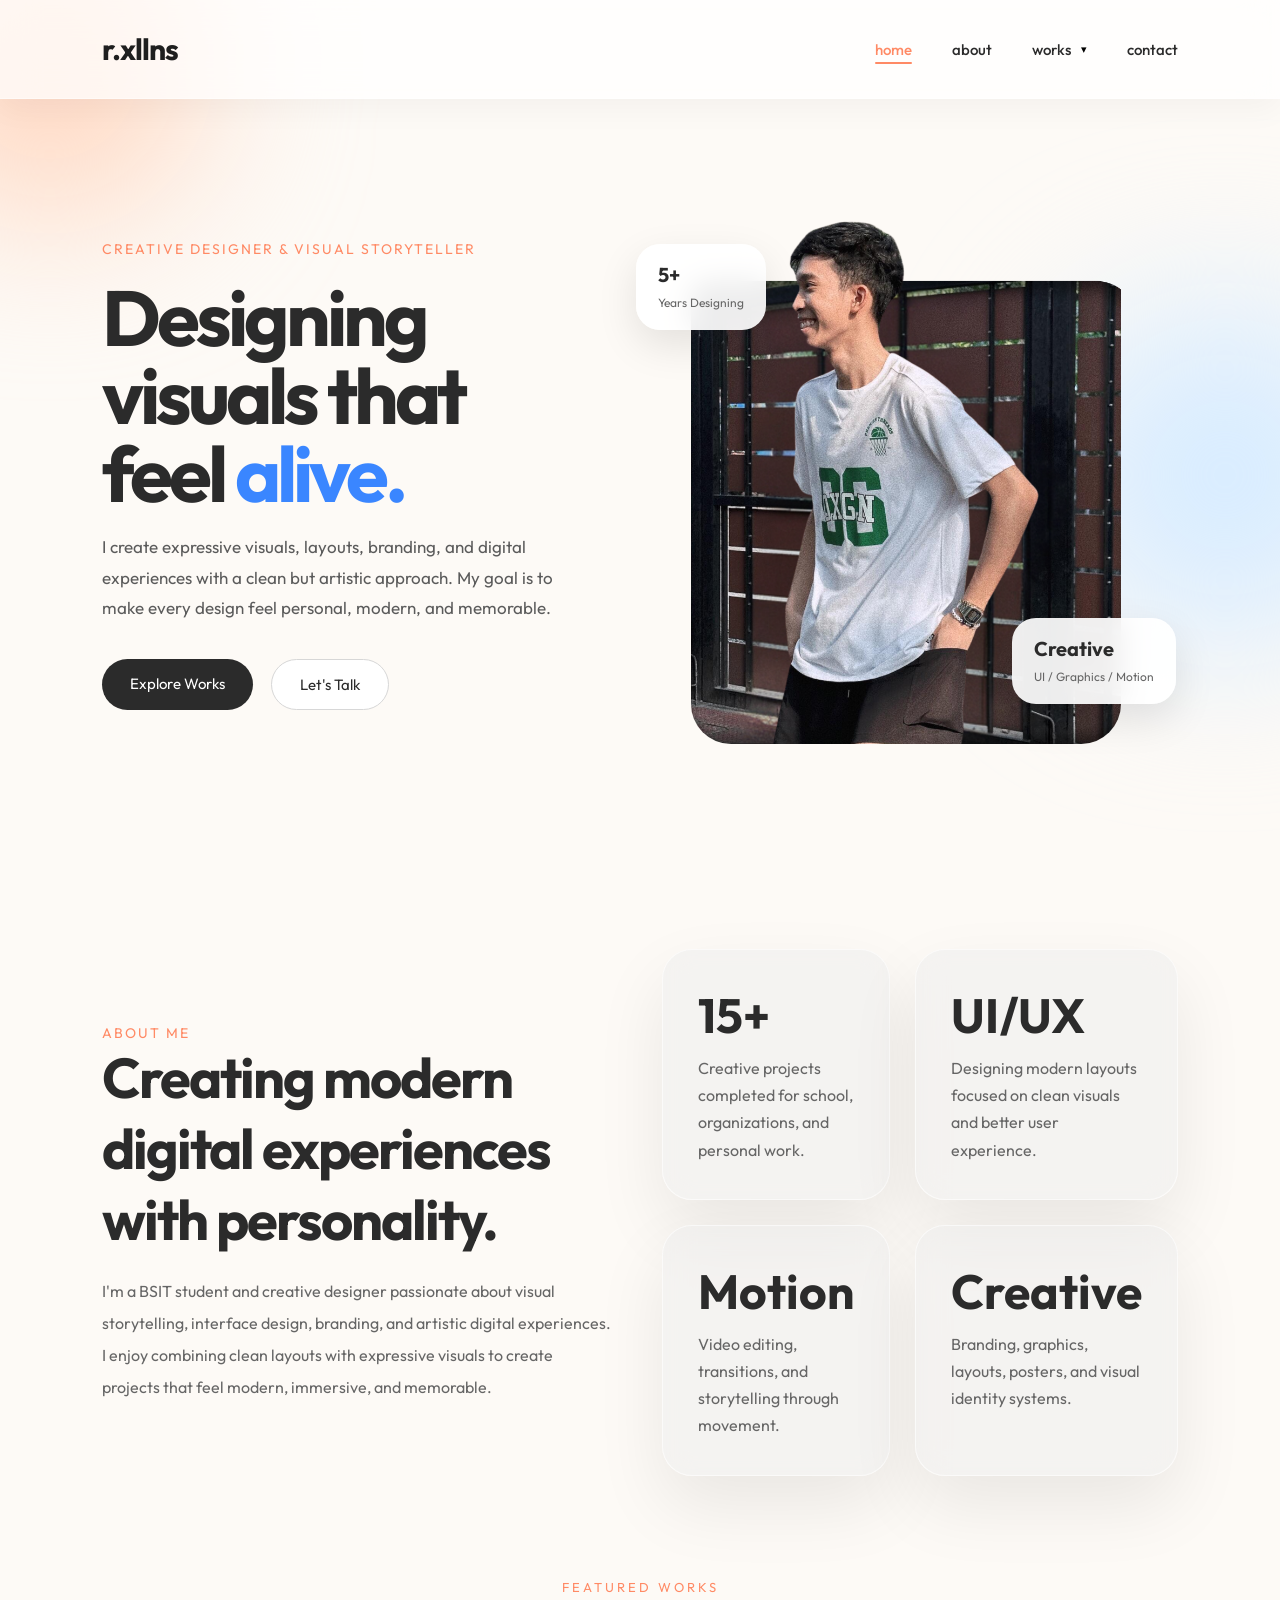
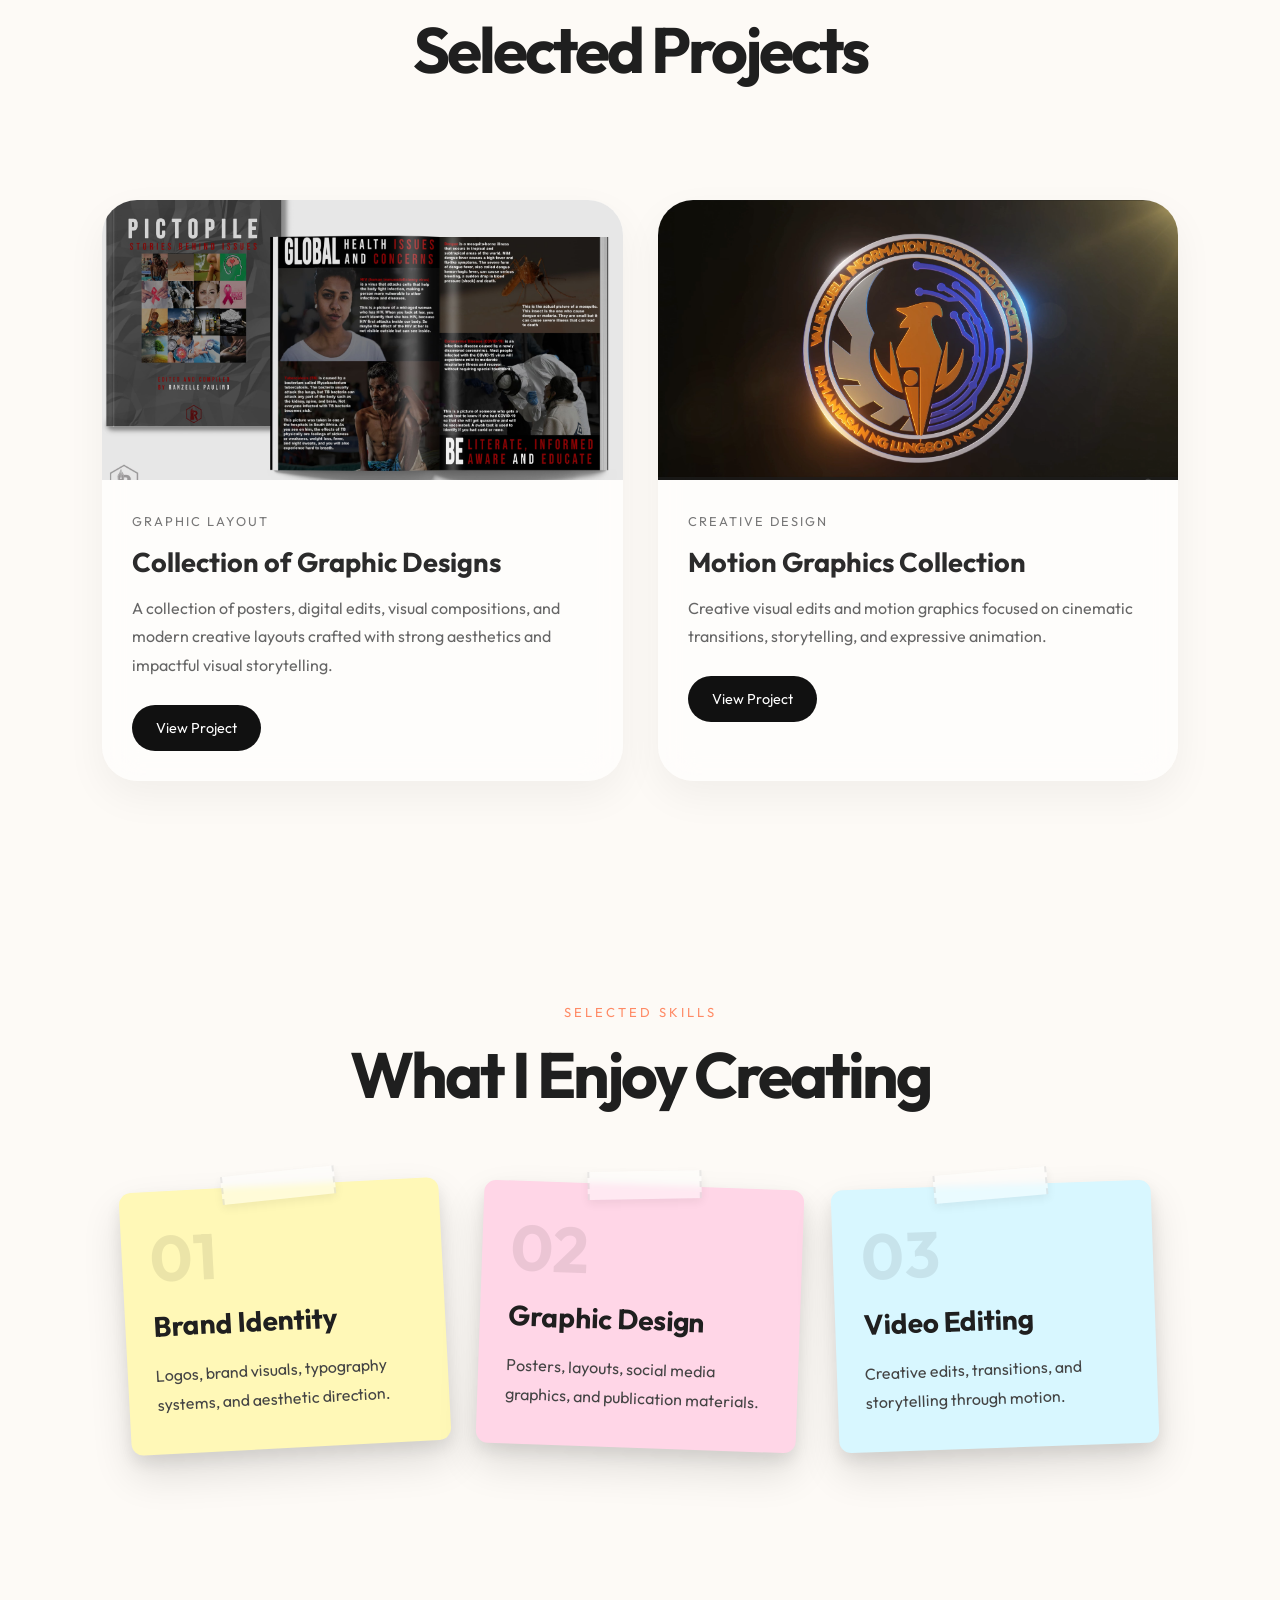
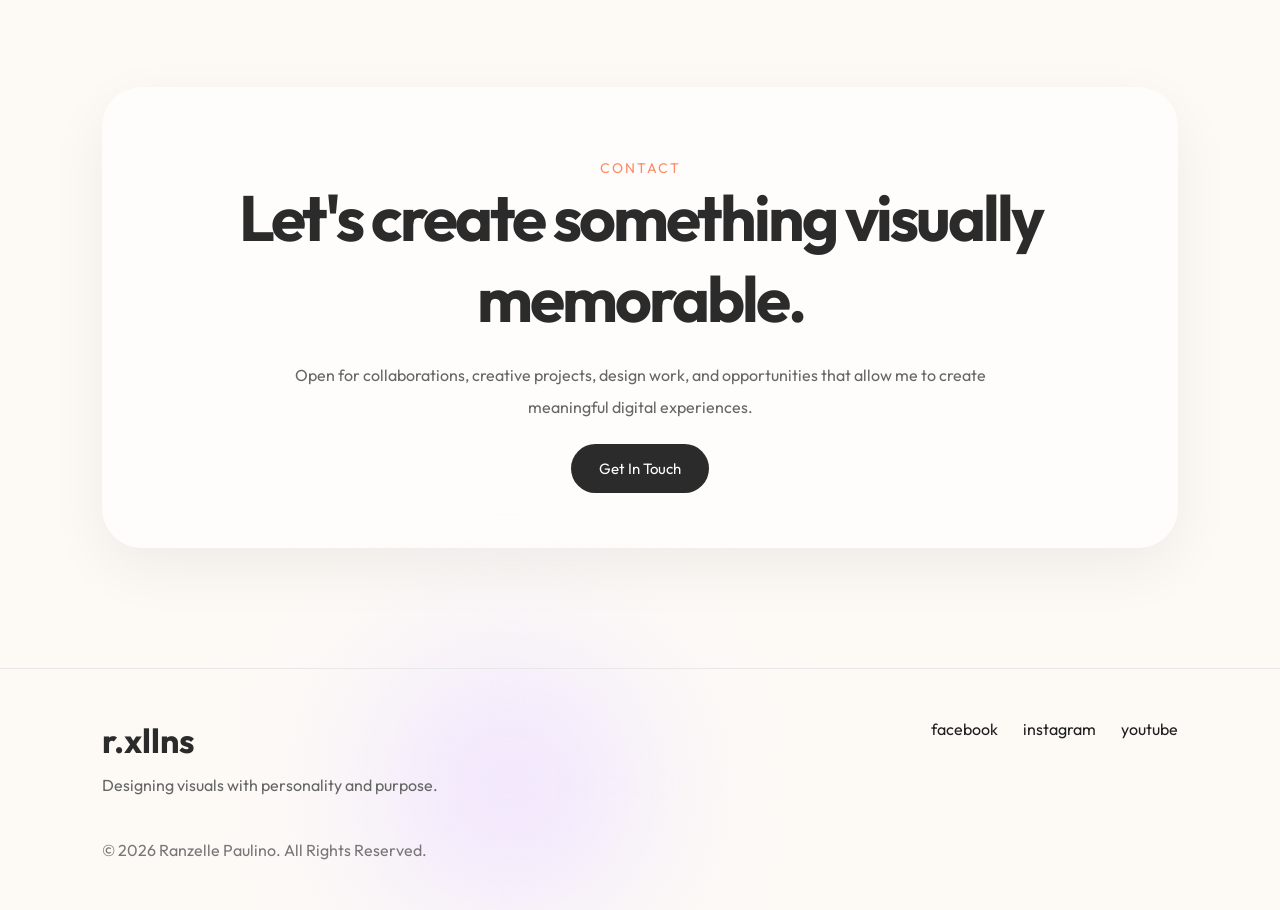
==== index.html @ 7ac17100 "Initial commit" ====
<!DOCTYPE html>
<html lang="en">

<head>
    <meta charset="UTF-8">
    <meta name="viewport" content="width=device-width, initial-scale=1.0">
    <title>home | r.xllns</title>

    <link rel="stylesheet" href="styles/header-footer.css">
    <link rel="stylesheet" href="styles/index.css">
    <link rel="icon" href="images/ranzlogo1.png" type="image/png" sizes="16x16">
</head>

<body>

    <!-- FLOATING BG -->
    <div class="bg-shape shape1"></div>
    <div class="bg-shape shape2"></div>
    <div class="bg-shape shape3"></div>

    <!-- NAVBAR -->
    <header class="header">

        <div class="logo">
            <a href="index.html">
                <h2>r.xllns</h2>
            </a>
        </div>

        <!-- HAMBURGER -->
        <input type="checkbox" id="menu-toggle">

        <label for="menu-toggle" class="menu-btn">
            <span></span>
            <span></span>
            <span></span>
        </label>

        <!-- NAVIGATION -->

        <nav class="nav">
            <a href="index.html" class="active">home</a>
            <a href="about.html">about</a>

            <!-- DROPDOWN -->

            <div class="dropdown">
                <div class="dropdown-top">
                    <a href="portfolio.html" class="dropdown-link">works</a>

                    <button class="dropdown-toggle">
                        <span class="arrow">▾</span>
                    </button>

                </div>

                <div class="dropdown-menu">
                    <a href="portfolio_logo.html">Logos</a>
                    <a href="portfolio_arts.html">Vector Arts</a>
                    <a href="portfolio_graphic.html">Graphic Design</a>
                    <a href="portfolio_poster.html">Posters</a>
                    <a href="portfolio_video.html">Motion Graphics</a>
                    <a href="portfolio_design.html">Design & UI</a>
                </div>
            </div>

            <a href="contact.html">contact</a>
        </nav>

    </header>

    <!-- HERO -->

    <section class="hero">

        <div class="hero-left">

            <span class="mini-text">creative designer & visual storyteller</span>

            <h1>Designing visuals that feel <span>alive.</span></h1>

            <p>
                I create expressive visuals, layouts, branding,
                and digital experiences with a clean but artistic approach.
                My goal is to make every design feel personal, modern,
                and memorable.
            </p>

            <div class="buttons">
                <a href="portfolio.html" class="btn-primary">Explore Works</a>
                <a href="contact.html" class="btn-secondary">Let's Talk</a>
            </div>

        </div>

        <div class="hero-right">

            <div class="image-card">

                <img src="./images/index/home-image.png" alt="Ranz">

                <div class="floating-card card1">
                    <h4>5+</h4>
                    <span>Years Designing</span>
                </div>

                <div class="floating-card card2">
                    <h4>Creative</h4>
                    <span>UI / Graphics / Motion</span>
                </div>

            </div>

        </div>

    </section>

    <section class="about-preview">

        <div class="about-left">

            <span class="mini-text">about me</span>

            <h2>
                Creating modern digital experiences with personality.
            </h2>

            <p>
                I'm a BSIT student and creative designer passionate about
                visual storytelling, interface design, branding,
                and artistic digital experiences.
                I enjoy combining clean layouts with expressive visuals
                to create projects that feel modern,
                immersive, and memorable.
            </p>

        </div>

        <div class="about-stats">

            <div class="stat-box">
                <h3>15+</h3>
                <p>
                    Creative projects completed for school,
                    organizations, and personal work.
                </p>
            </div>

            <div class="stat-box">
                <h3>UI/UX</h3>
                <p>
                    Designing modern layouts focused on clean visuals
                    and better user experience.
                </p>
            </div>

            <div class="stat-box">
                <h3>Motion</h3>
                <p>
                    Video editing, transitions,
                    and storytelling through movement.
                </p>
            </div>

            <div class="stat-box">
                <h3>Creative</h3>
                <p>
                    Branding, graphics, layouts,
                    posters, and visual identity systems.
                </p>
            </div>

        </div>

    </section>

    <section class="projects">

        <div class="section-header">

            <span>featured works</span>

            <h2>
                Selected Projects
            </h2>

        </div>

        <div class="projects-grid">

            <div class="project-card">

                <div class="project-image">
                    <img src="./images/index/graphic.jpg" alt="">
                </div>

                <div class="project-content">

                    <span>graphic layout</span>

                    <h3>
                        Collection of Graphic Designs
                    </h3>

                    <p>
                        A collection of posters, digital edits, visual compositions,
                        and modern creative layouts crafted with strong aesthetics
                        and impactful visual storytelling.
                    </p>

                    <a href="portfolio_graphic.html" class="project-btn">
                        View Project
                    </a>

                </div>

            </div>

            <div class="project-card">

                <div class="project-image">
                    <img src="./images/index/vits_logo_animation.png" alt="">
                </div>

                <div class="project-content">

                    <span>creative design</span>

                    <h3>
                        Motion Graphics Collection
                    </h3>

                    <p>
                        Creative visual edits and motion graphics
                        focused on cinematic transitions,
                        storytelling,
                        and expressive animation.
                    </p>

                    <a href="portfolio_video.html" class="project-btn">
                        View Project
                    </a>

                </div>

            </div>

        </div>

    </section>

    <!-- FEATURED -->

    <section class="featured">

        <div class="section-header">
            <span>selected skills</span>
            <h2>What I Enjoy Creating</h2>
        </div>

        <div class="featured-grid">

            <div class="feature-box">
                <div class="number">01</div>
                <h3>Brand Identity</h3>
                <p>
                    Logos, brand visuals, typography systems,
                    and aesthetic direction.
                </p>
            </div>

            <div class="feature-box">
                <div class="number">02</div>
                <h3>Graphic Design</h3>
                <p>
                    Posters, layouts, social media graphics,
                    and publication materials.
                </p>
            </div>

            <div class="feature-box">
                <div class="number">03</div>
                <h3>Video Editing</h3>
                <p>
                    Creative edits, transitions,
                    and storytelling through motion.
                </p>
            </div>

        </div>

    </section>

    <!-- CONTACT -->

    <section class="contact">

        <div class="contact-box">

            <span class="mini-text">contact</span>

            <h2>
                Let's create something visually memorable.
            </h2>

            <p>
                Open for collaborations, creative projects,
                design work, and opportunities that allow me
                to create meaningful digital experiences.
            </p>

            <a href="contact.html" class="btn-primary">
                Get In Touch
            </a>

        </div>

    </section>

    <!-- FOOTER -->

    <footer class="footer">

        <div class="footer-top">

            <div class="footer-brand">

                <h2>r.xllns</h2>

                <p>
                    Designing visuals with
                    personality and purpose.
                </p>

            </div>

            <div class="footer-links">

                <a href="https://www.facebook.com/x.y.ranz.elle" target="_blank">facebook</a>
                <a href="https://www.instagram.com/x.y.ranz.elle/" target="_blank">instagram</a>
                <a href="https://www.youtube.com/@x_ranz_elle" target="_blank">youtube</a>

            </div>

        </div>

        <div class="footer-bottom">

            <p>
                © 2026 Ranzelle Paulino.
                All Rights Reserved.
            </p>

        </div>

    </footer>

    <script src="scripts/dropdown.js"></script>

</body>

</html>
---- styles/header-footer.css ----
@import url(global.css);
@import url(header.css);
@import url(footer.css);
---- styles/index.css ----
/* HERO */

.hero {
    min-height: 90vh;

    padding: 40px 8% 100px;

    display: flex;
    align-items: center;
    justify-content: space-between;

    gap: 70px;

    overflow: hidden;
}

.hero-left {
    flex: 1;
}

.mini-text {
    font-size: 14px;

    color: #ff8a65;

    text-transform: uppercase;
    letter-spacing: 2px;
}

.hero-left h1 {
    font-size: 78px;
    line-height: 1;

    margin: 20px 0;

    font-weight: 700;
    letter-spacing: -4px;

    max-width: 650px;
}

.hero-left h1 span {
    color: #3a86ff;
}

.hero-left p {
    max-width: 560px;

    color: #5b5b5b;

    font-size: 17px;
    line-height: 1.8;

    margin-bottom: 35px;
}

/* HERO IMAGE */

.hero-right {
    flex: 1;

    display: flex;
    justify-content: center;

    position: relative;

    width: 100%;
    padding: 40px;

    overflow: visible;
}

.image-card {
    width: 100%;
    max-width: 430px;
    height: 540px;

    background: transparent;

    border-radius: 20px;

    position: relative;

    overflow: visible;

    /* border: 1px solid #ececec; */

    /* box-shadow: 0 20px 60px rgba(0, 0, 0, 0.06); */
}

.image-card img {
    width: 100%;
    height: 100%;

    object-fit: cover;

    border-radius: 40px;

    display: block;
}

/* FLOATING CARDS */

.floating-card {
    position: absolute;

    background: rgba(255, 255, 255, 0.92);

    backdrop-filter: blur(14px);

    padding: 18px 22px;

    border-radius: 24px;

    box-shadow: 0 15px 40px rgba(0, 0, 0, 0.10);

    z-index: 5;

    max-width: 180px;
}

.floating-card h4 {
    font-size: 20px;
    margin-bottom: 4px;
}

.floating-card span {
    font-size: 12px;
    color: #666;

    line-height: 1.5;
}

/* FLOATING POSITIONS */

.card1 {
    top: 40px;
    left: -55px;

    animation: floatSmooth1 12s ease-in-out infinite;
}

.card2 {
    bottom: 40px;
    right: -55px;

    animation: floatSmooth2 14s ease-in-out infinite;
}

/* SMOOTH FLOAT */

@keyframes floatSmooth1 {

    0% {
        transform: translate3d(0, 0, 0) rotate(0deg);
    }

    25% {
        transform: translate3d(-4px, -8px, 0) rotate(0.5deg);
    }

    50% {
        transform: translate3d(0, -14px, 0) rotate(0deg);
    }

    75% {
        transform: translate3d(4px, -8px, 0) rotate(-0.5deg);
    }

    100% {
        transform: translate3d(0, 0, 0) rotate(0deg);
    }

}

@keyframes floatSmooth2 {

    0% {
        transform: translate3d(0, 0, 0) rotate(0deg);
    }

    25% {
        transform: translate3d(4px, 8px, 0) rotate(-0.5deg);
    }

    50% {
        transform: translate3d(0, 14px, 0) rotate(0deg);
    }

    75% {
        transform: translate3d(-4px, 8px, 0) rotate(0.5deg);
    }

    100% {
        transform: translate3d(0, 0, 0) rotate(0deg);
    }

}

/* ===========================
        ABOUT PREVIEW
        =========================== */

.about-preview {
    display: grid;
    padding: 40px 8% 100px;
    grid-template-columns: 1fr 1fr;
    gap: 50px;
    align-items: center;
}

.about-left h2 {
    font-size: 3.5rem;
    margin-bottom: 20px;
    letter-spacing: -2px;
}

.about-left p {
    color: #666;
    line-height: 2;
    font-size: 1rem;
}

.about-stats {
    display: grid;
    grid-template-columns: repeat(2, 1fr);
    gap: 25px;
}

.stat-box {
    padding: 35px;
    border-radius: 30px;
    background: rgba(235, 235, 235, 0.5);
    backdrop-filter: blur(15px);
    box-shadow:
        0 30px 70px rgba(0, 0, 0, 0.08);
    border: 1px solid rgba(255, 255, 255, 0.6);
}

.stat-box h3 {
    font-size: 3rem;
    margin-bottom: 10px;
}

.stat-box p {
    color: #666;
    line-height: 1.7;
}



/* ===========================
        PROJECTS
        =========================== */

.projects-grid {
    padding: 40px 8% 100px;
    display: grid;
    grid-template-columns: repeat(2, 1fr);
    gap: 35px;
}

.project-card {
    border-radius: 35px;
    overflow: hidden;
    background: rgba(255, 255, 255, 0.55);
    backdrop-filter: blur(18px);
    transition: .4s ease;
    box-shadow: 0 15px 40px rgba(0, 0, 0, 0.05);
}

.project-card:hover {
    transform: translateY(-10px);
}

.project-image {
    height: 280px;
    overflow: hidden;
}

.project-image img {
    width: 100%;
    height: 100%;
    object-fit: cover;
    transition: .5s ease;
}

.project-card:hover img {
    transform: scale(1.08);
}

.project-content {
    padding: 30px;
}

.project-content span {
    font-size: .8rem;
    letter-spacing: 2px;
    color: #777;
    text-transform: uppercase;
}

.project-content h3 {
    margin: 15px 0;
    font-size: 1.7rem;
}

.project-content p {
    color: #666;
    line-height: 1.8;
    margin-bottom: 25px;
}

.project-btn {
    display: inline-block;
    padding: 14px 24px;
    border-radius: 100px;
    background: #111;
    color: white;
    font-size: .9rem;
}

/* =========================================
FEATURED SECTION
========================================= */

.featured {

    padding: 120px 8%;

    position: relative;

    overflow: hidden;
}

/* HEADER */

.section-header {

    text-align: center;

    margin-bottom: 70px;
}

.section-header span {

    display: inline-block;

    font-size: 13px;

    letter-spacing: 3px;

    text-transform: uppercase;

    color: #ff8a65;

    margin-bottom: 14px;
}

.section-header h2 {

    font-size: 64px;

    letter-spacing: -3px;

    color: #1f1f1f;
}

/* GRID */

.featured-grid {

    display: flex;

    justify-content: center;

    align-items: flex-start;

    gap: 35px;

    flex-wrap: wrap;
}

/* =========================================
STICKY NOTE STYLE
========================================= */

.feature-box {

    position: relative;

    width: 320px;

    min-height: 260px;

    padding: 35px 28px;

    border-radius: 12px;

    background: #fff8b7;

    box-shadow:
        0 20px 40px rgba(0, 0, 0, 0.12),
        0 8px 15px rgba(0, 0, 0, 0.08);

    transform: rotate(-3deg);

    transition:
        transform 0.35s ease,
        box-shadow 0.35s ease;
}

/* DIFFERENT COLORS */

.feature-box:nth-child(2) {

    background: #ffd6e7;

    transform: rotate(2deg);
}

.feature-box:nth-child(3) {

    background: #d8f7ff;

    transform: rotate(-2deg);
}

/* TAPE EFFECT */

.feature-box::before {

    content: "";

    position: absolute;

    top: -14px;

    left: 50%;

    transform: translateX(-50%) rotate(-3deg);

    width: 110px;

    height: 28px;

    background: rgba(255, 255, 255, 0.45);

    backdrop-filter: blur(3px);

    border-left: 2px dashed rgba(0, 0, 0, 0.08);

    border-right: 2px dashed rgba(0, 0, 0, 0.08);

    box-shadow:
        0 4px 10px rgba(0, 0, 0, 0.06);
}

/* HOVER */

.feature-box:hover {

    transform:
        rotate(0deg) translateY(-12px) scale(1.03);

    box-shadow:
        0 35px 60px rgba(0, 0, 0, 0.16),
        0 12px 25px rgba(0, 0, 0, 0.10);
}

/* NUMBER */

.feature-box .number {

    font-size: 64px;

    font-weight: 700;

    line-height: 1;

    color: rgba(0, 0, 0, 0.08);

    margin-bottom: 18px;
}

/* TITLE */

.feature-box h3 {

    font-size: 28px;

    margin-bottom: 18px;

    color: #1f1f1f;
}

/* TEXT */

.feature-box p {

    font-size: 16px;

    line-height: 1.8;

    color: #444;
}

/* ===========================
        CONTACT
=========================== */

.contact {
    padding: 120px 8%;
}

.contact-box {
    padding: 70px;
    border-radius: 40px;
    text-align: center;
    background: rgba(255, 255, 255, 0.5);
    backdrop-filter: blur(20px);
    box-shadow: 0 20px 60px rgba(0, 0, 0, 0.06);
}

.contact-box h2 {
    font-size: 4rem;
    margin-bottom: 20px;
    letter-spacing: -3px;
}

.contact-box p {
    max-width: 700px;
    margin: auto;
    color: #666;
    line-height: 2;
    margin-bottom: 35px;
}

/* =========================================
MOBILE
========================================= */

@media (max-width: 768px) {

    .featured {

        padding: 90px 6%;
    }

    .section-header h2 {

        font-size: 42px;
    }

    .feature-box {

        width: 100%;

        min-height: auto;
    }
}

@media(max-width: 1000px) {

    .hero {
        flex-direction: column;
        text-align: center;

        overflow: hidden;
    }

    .hero-left h1 {
        font-size: 58px;
        margin-inline: auto;
    }

    .hero-left p {
        margin-inline: auto;
        margin-bottom: 35px;
    }

    .buttons {
        justify-content: center;
    }

    .image-card {
        max-width: 360px;
        height: 470px;
    }

    .card1 {
        left: 0px;
        top: 20px;
    }

    .card2 {
        right: 0px;
        bottom: 20px;
    }

    .about-preview,
    .projects-grid,
    .featured-grid {
        grid-template-columns: 1fr;
    }

}

/* MOBILE */

@media(max-width: 700px) {
    .hero {
        padding-top: 20px;
        gap: 40px;
    }

    .hero-left h1 {
        font-size: 46px;
        letter-spacing: -2px;
    }

    .hero-left p {
        font-size: 15px;
    }

    .hero-right {
        padding: 10px;
    }

    .image-card {
        max-width: 320px;
        height: 420px;
    }

    .floating-card {

        padding: 14px 16px;

        border-radius: 18px;

        max-width: 140px;
    }

    .floating-card h4 {
        font-size: 15px;
    }

    .floating-card span {
        font-size: 10px;
    }

    .card1 {
        left: 10px;
        top: 10px;
    }

    .card2 {
        right: 10px;
        bottom: 10px;
    }

    .section-header h2,
    .about-left h2,
    .contact-box h2 {
        font-size: 2.7rem;
    }

    .contact-box {
        padding: 50px 30px;
    }

    .about-stats {
        grid-template-columns: 1fr;
    }

}
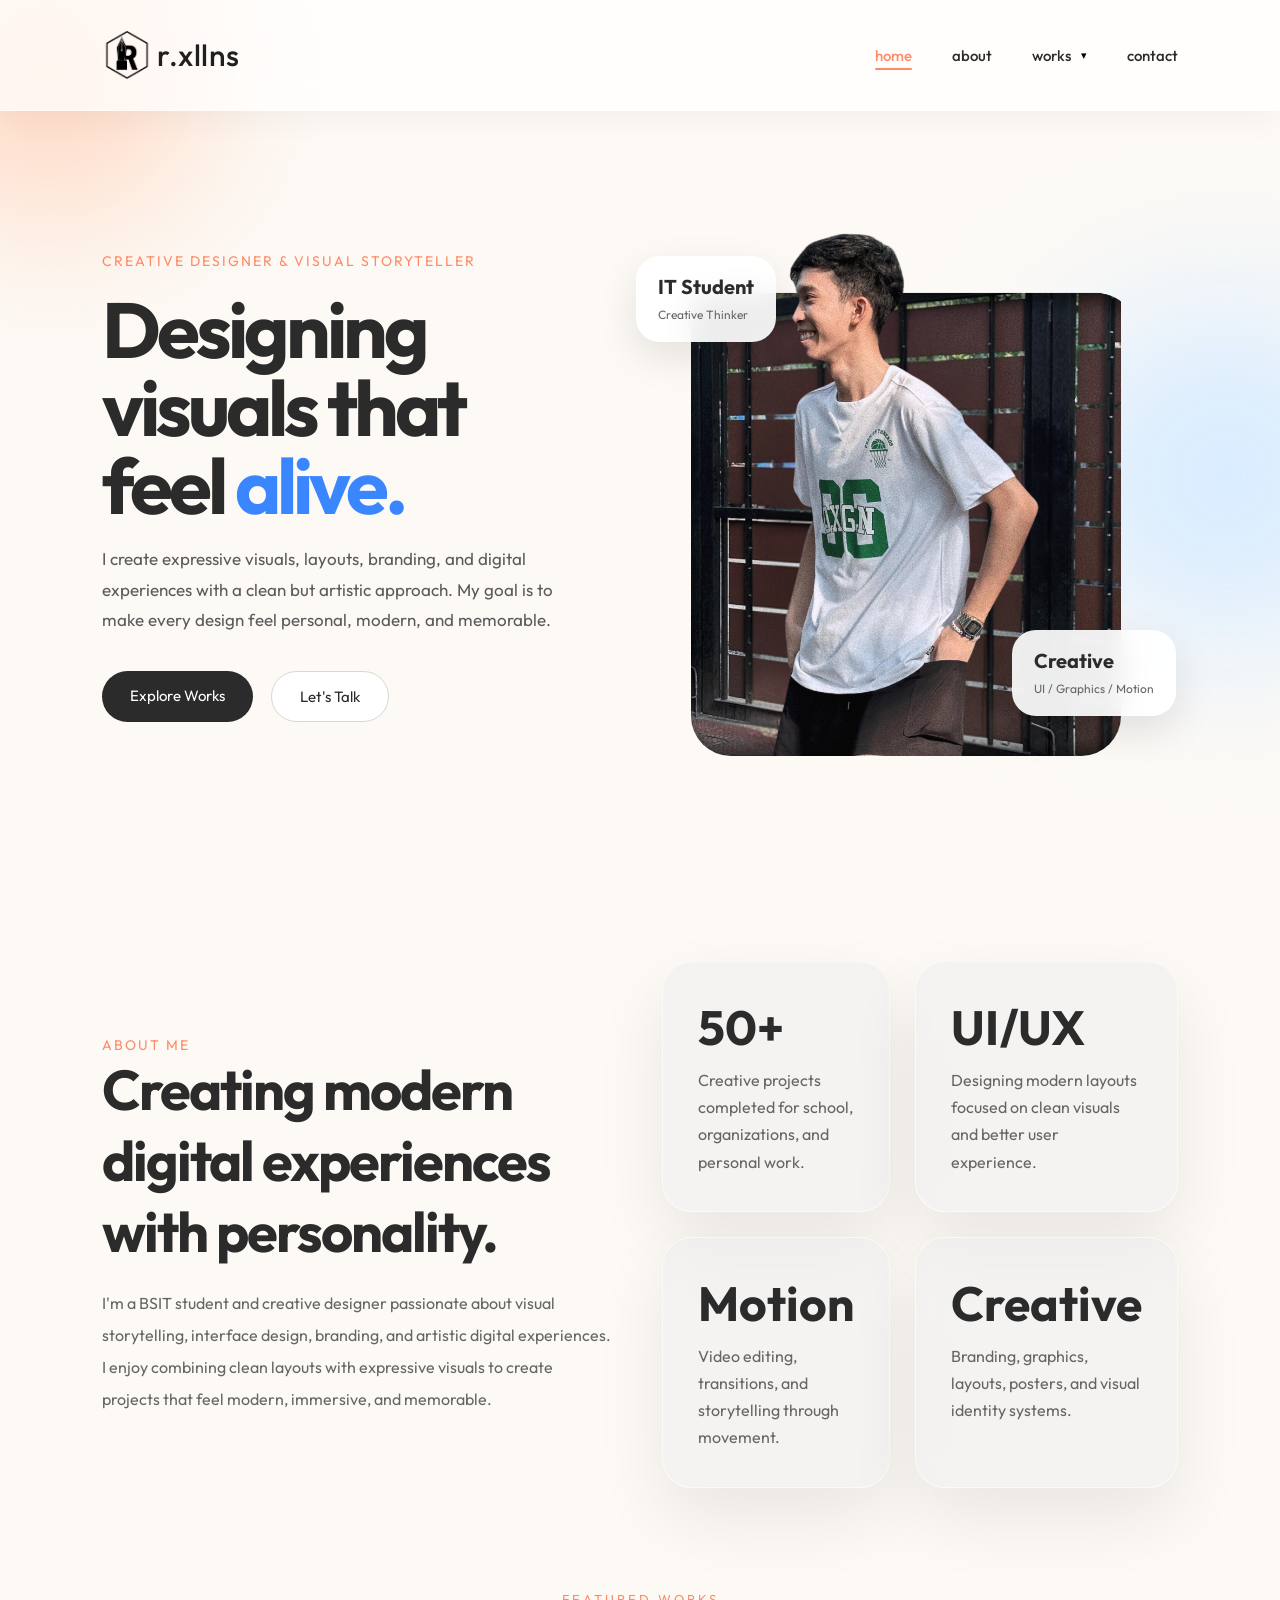
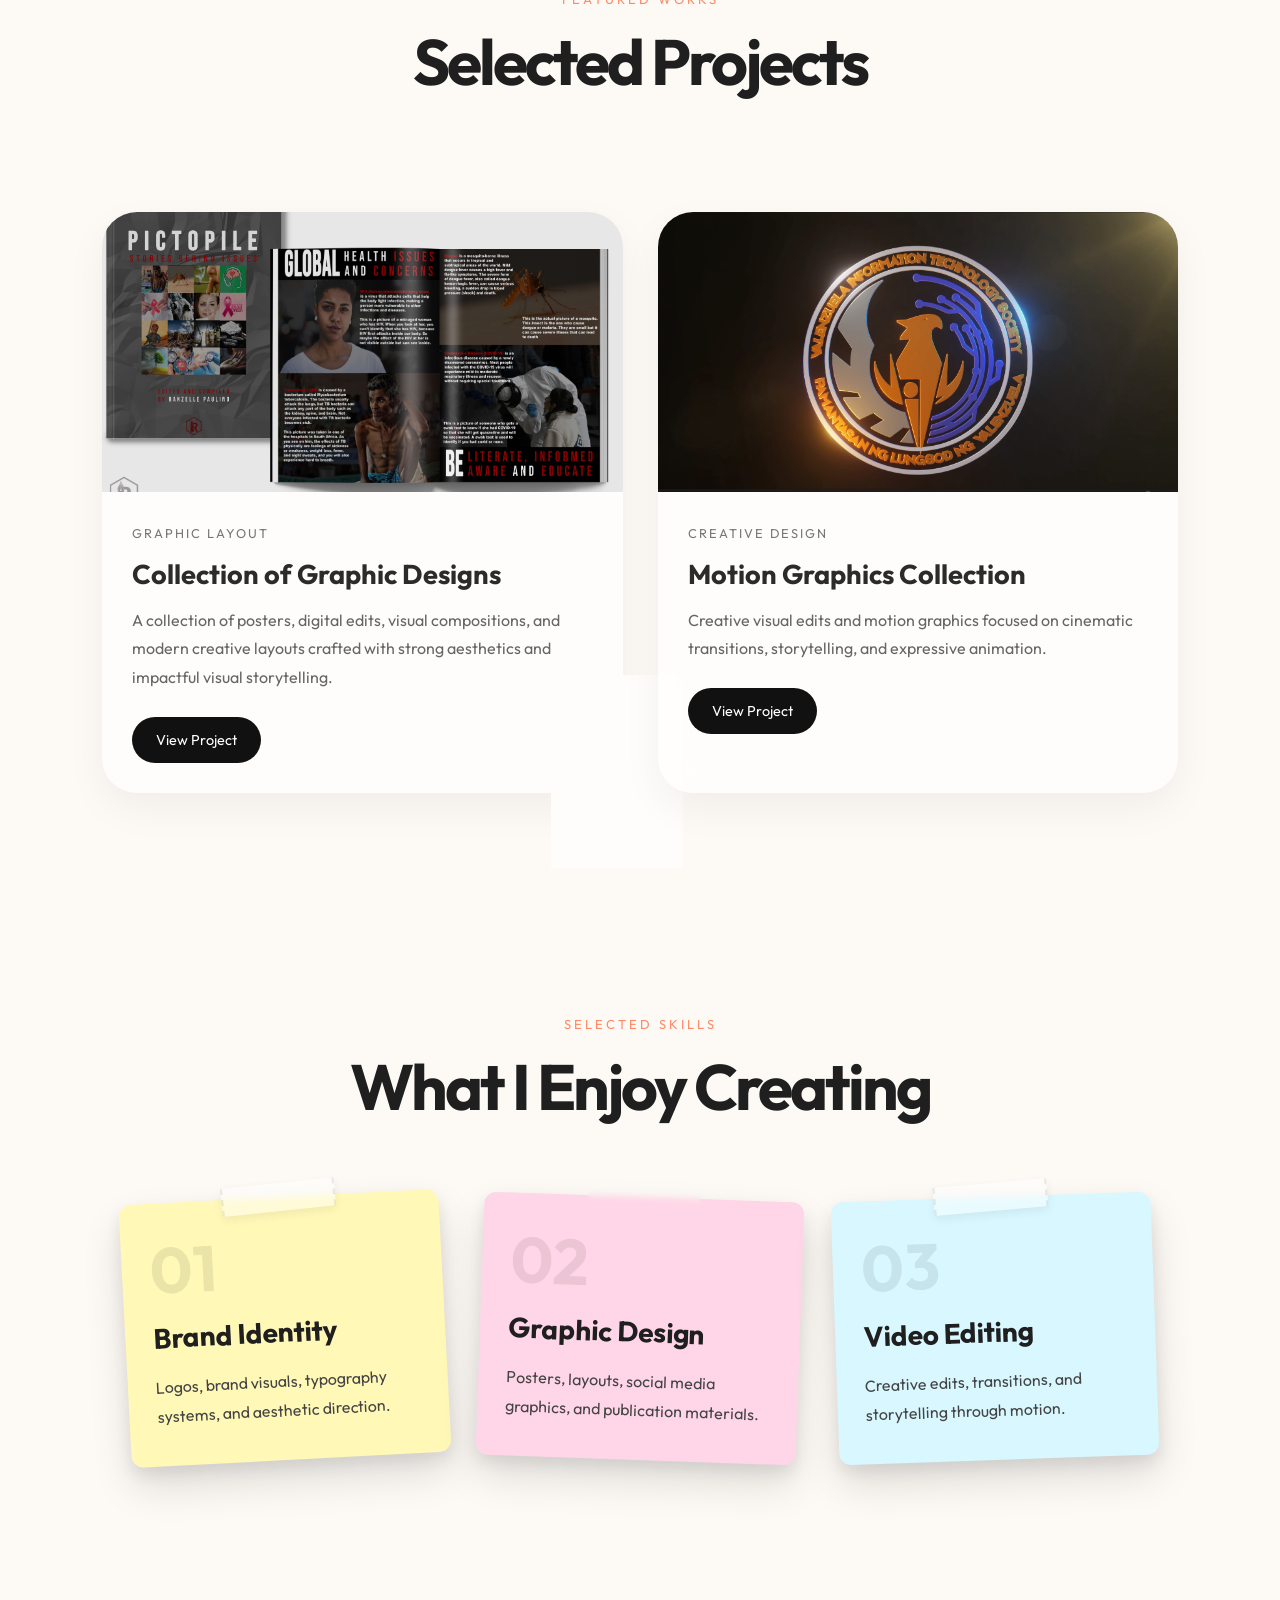
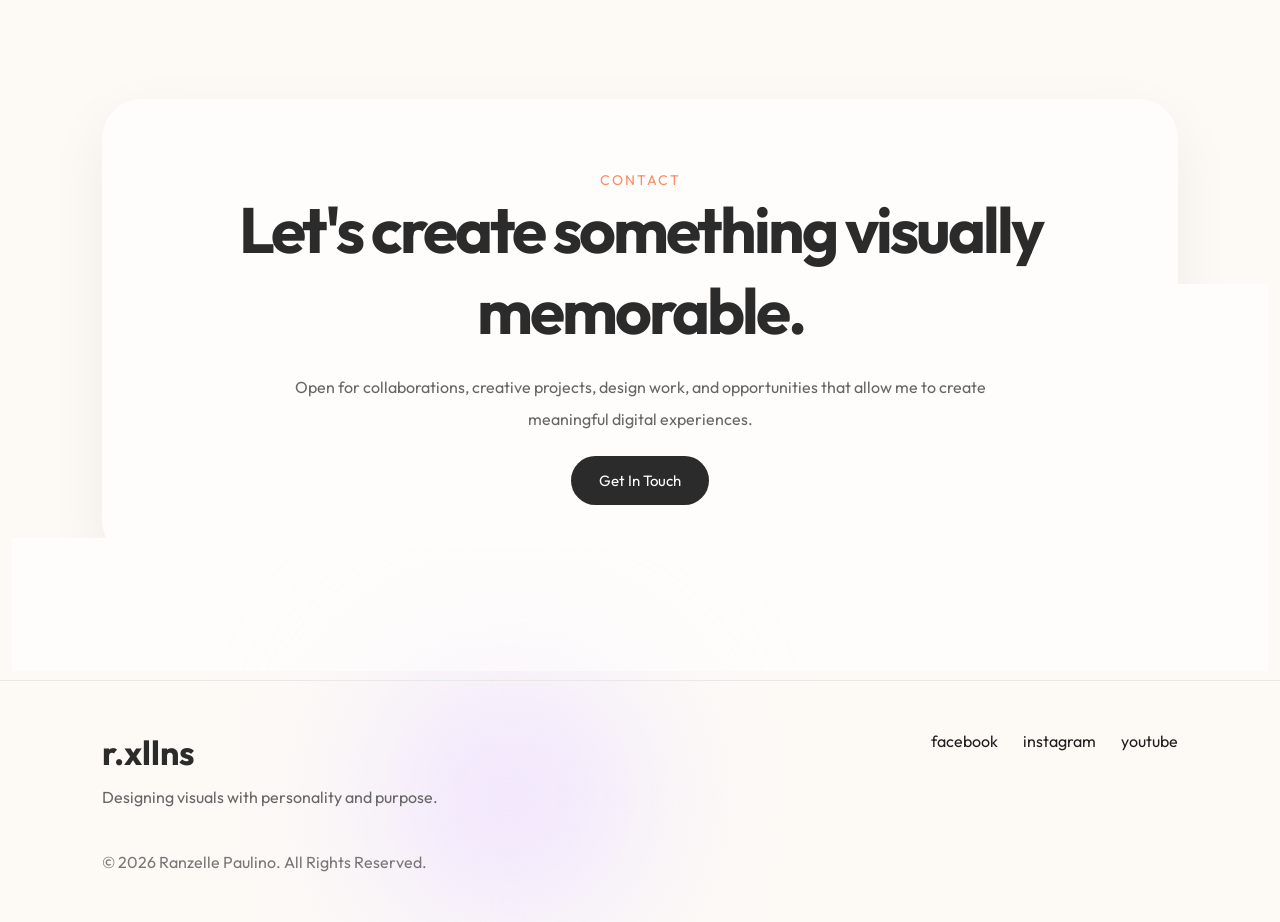
==== commit f404b317: "new update" ====
--- a/index.html
+++ b/index.html
@@ -22,6 +22,7 @@
     <header class="header">
 
         <div class="logo">
+            <img src="images/portfolio/logo/ranzlogo.png" alt="r.xllns logo">
             <a href="index.html">
                 <h2>r.xllns</h2>
             </a>
@@ -100,8 +101,8 @@
                 <img src="./images/index/home-image.png" alt="Ranz">
 
                 <div class="floating-card card1">
-                    <h4>5+</h4>
-                    <span>Years Designing</span>
+                    <h4>IT Student</h4>
+                    <span>Creative Thinker</span>
                 </div>
 
                 <div class="floating-card card2">
@@ -139,7 +140,7 @@
         <div class="about-stats">
 
             <div class="stat-box">
-                <h3>15+</h3>
+                <h3>50+</h3>
                 <p>
                     Creative projects completed for school,
                     organizations, and personal work.
--- a/styles/header-footer.css
+++ b/styles/header-footer.css
@@ -1,3 +1,19 @@
 @import url(global.css);
 @import url(header.css);
-@import url(footer.css);+@import url(footer.css);
+
+.logo {
+    display: flex;
+    align-items: center;
+    gap: 5px;
+}
+
+.logo img {
+    width: 50px;
+    height: auto;
+}
+
+.logo h2 {
+    font-weight: 500;
+    letter-spacing: 0.5px;
+}
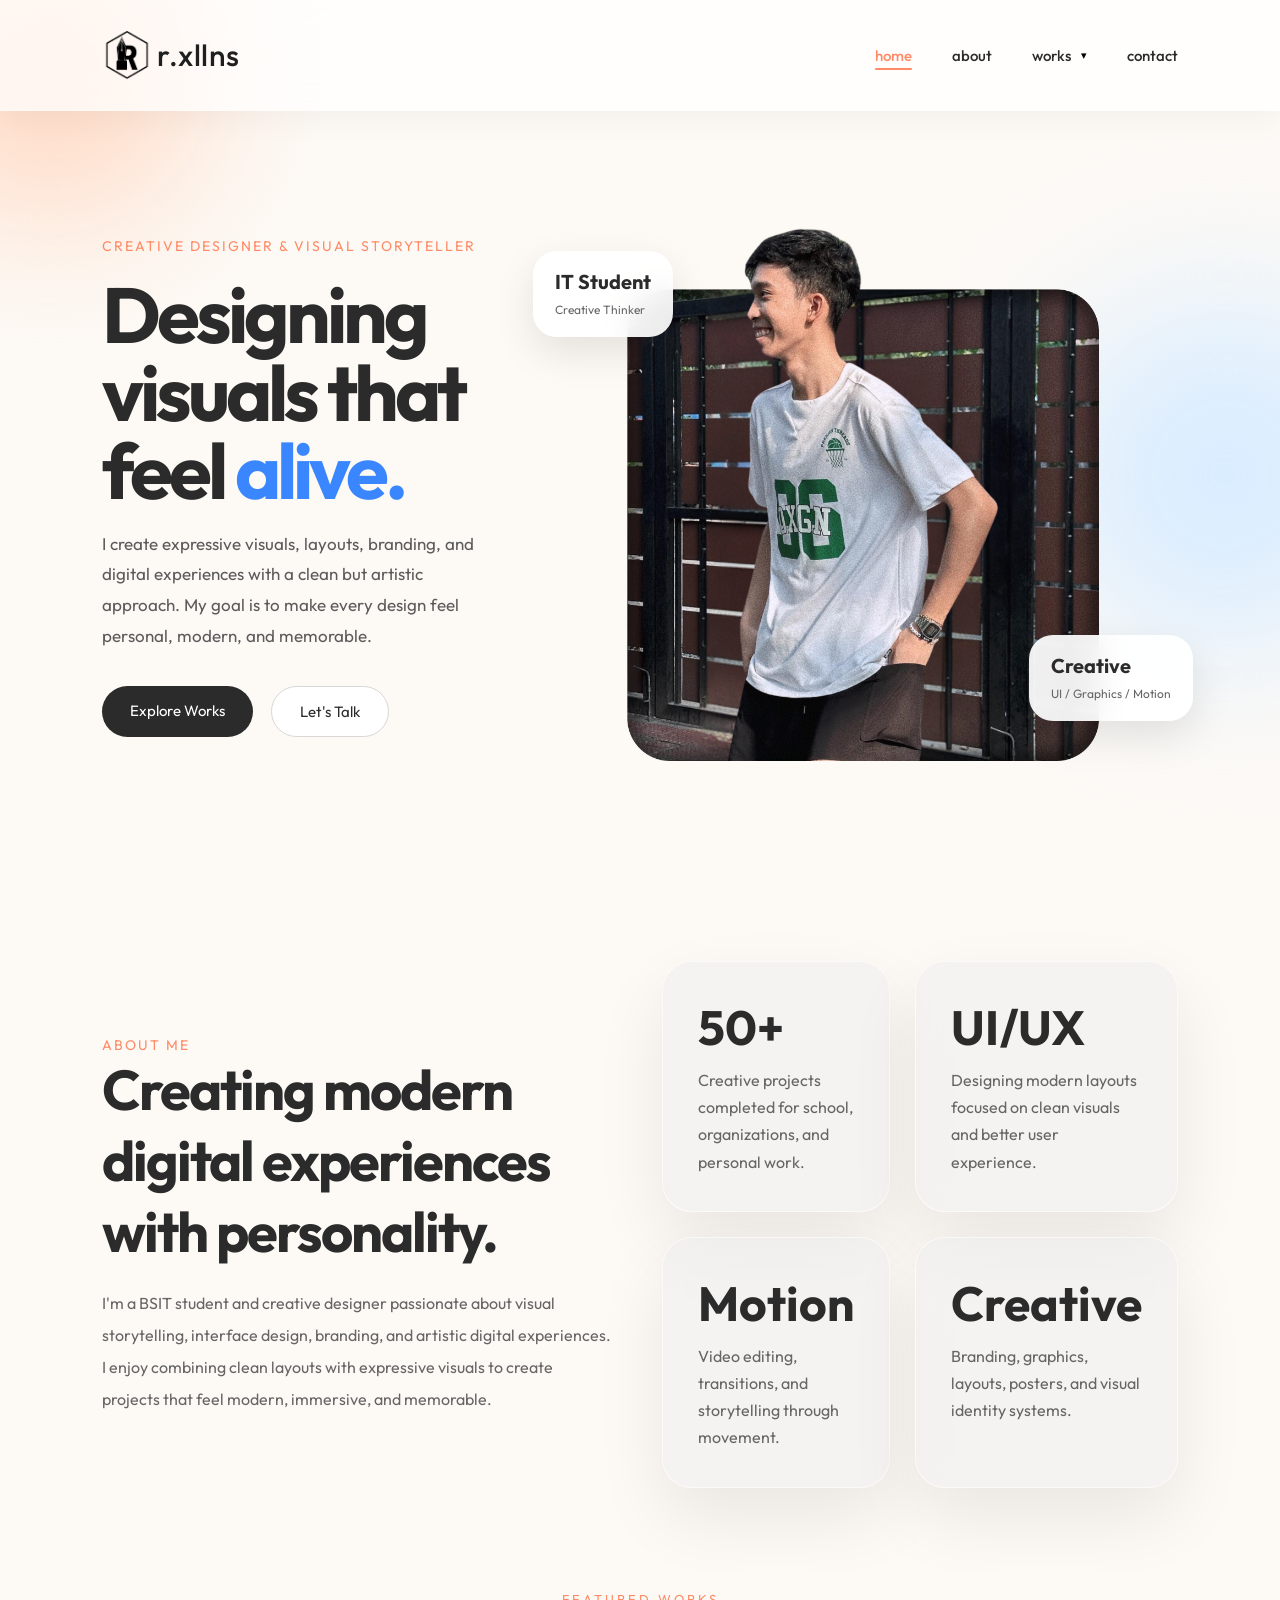
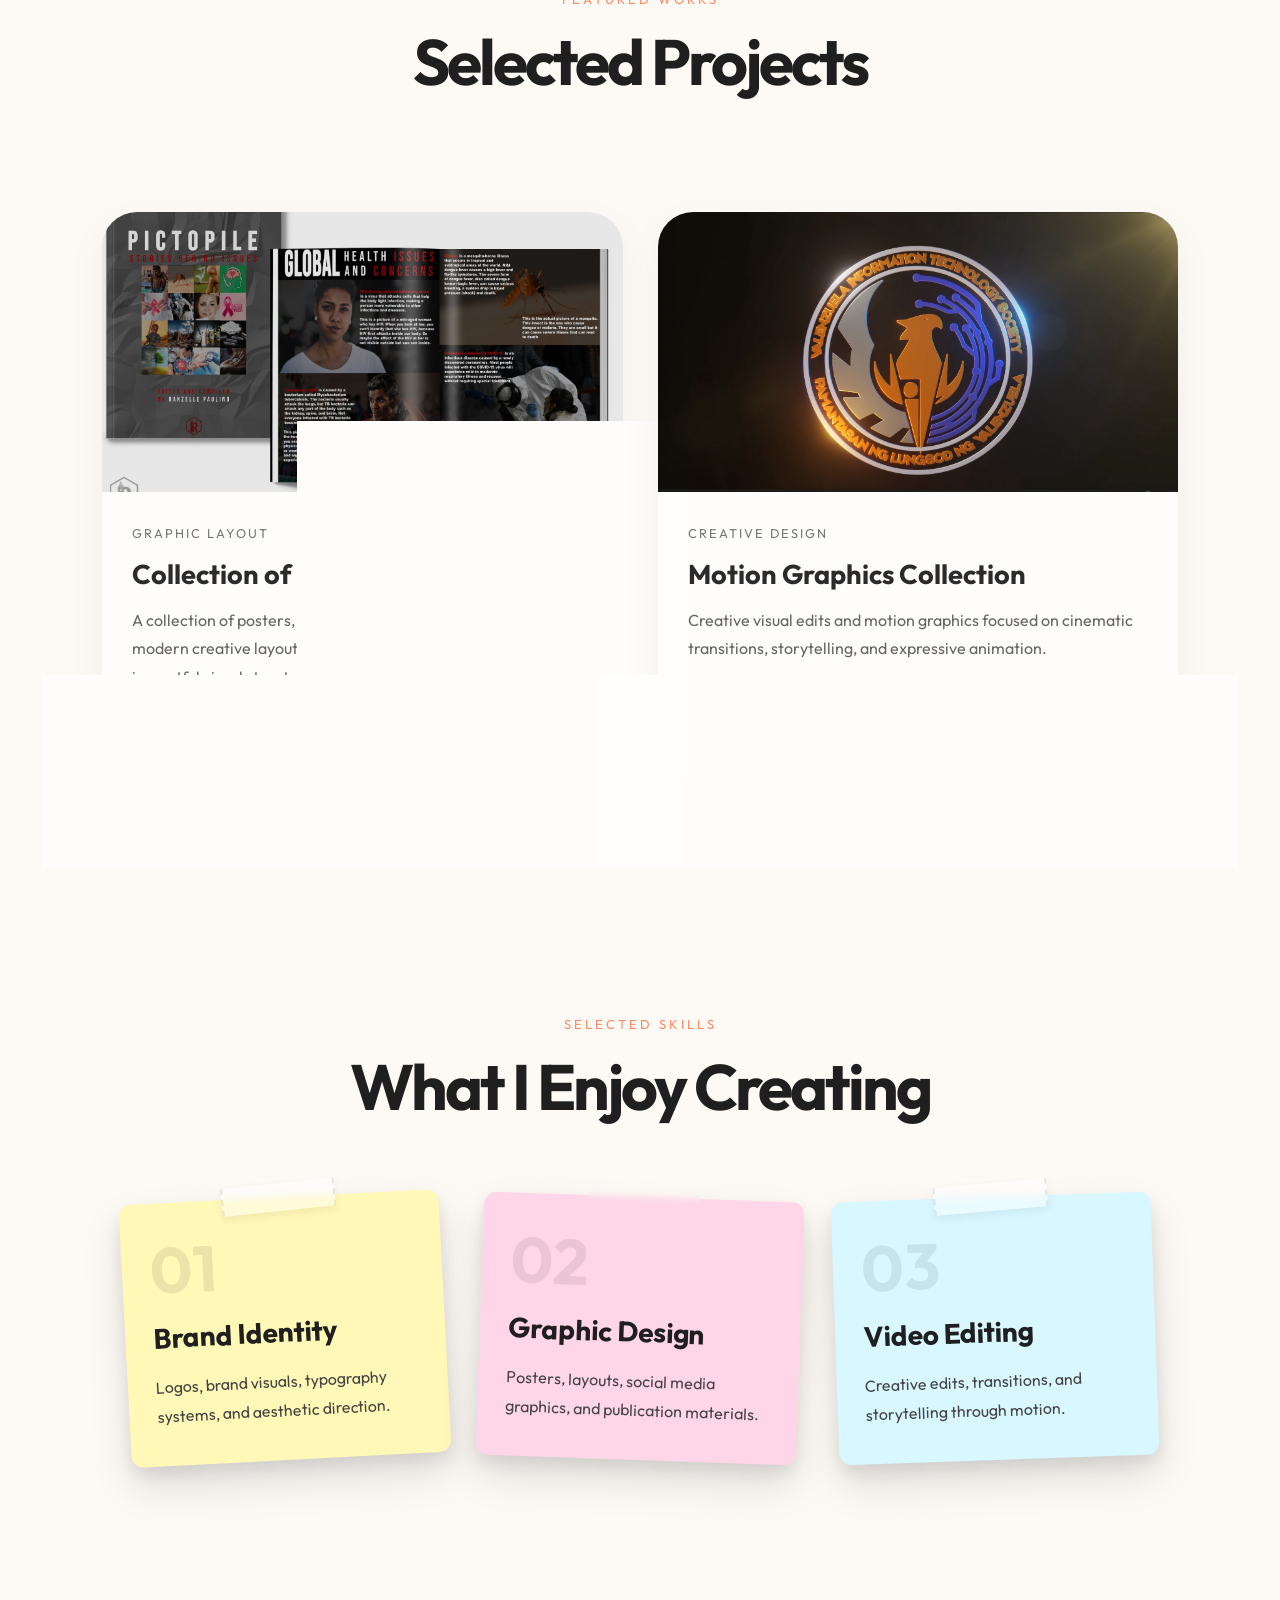
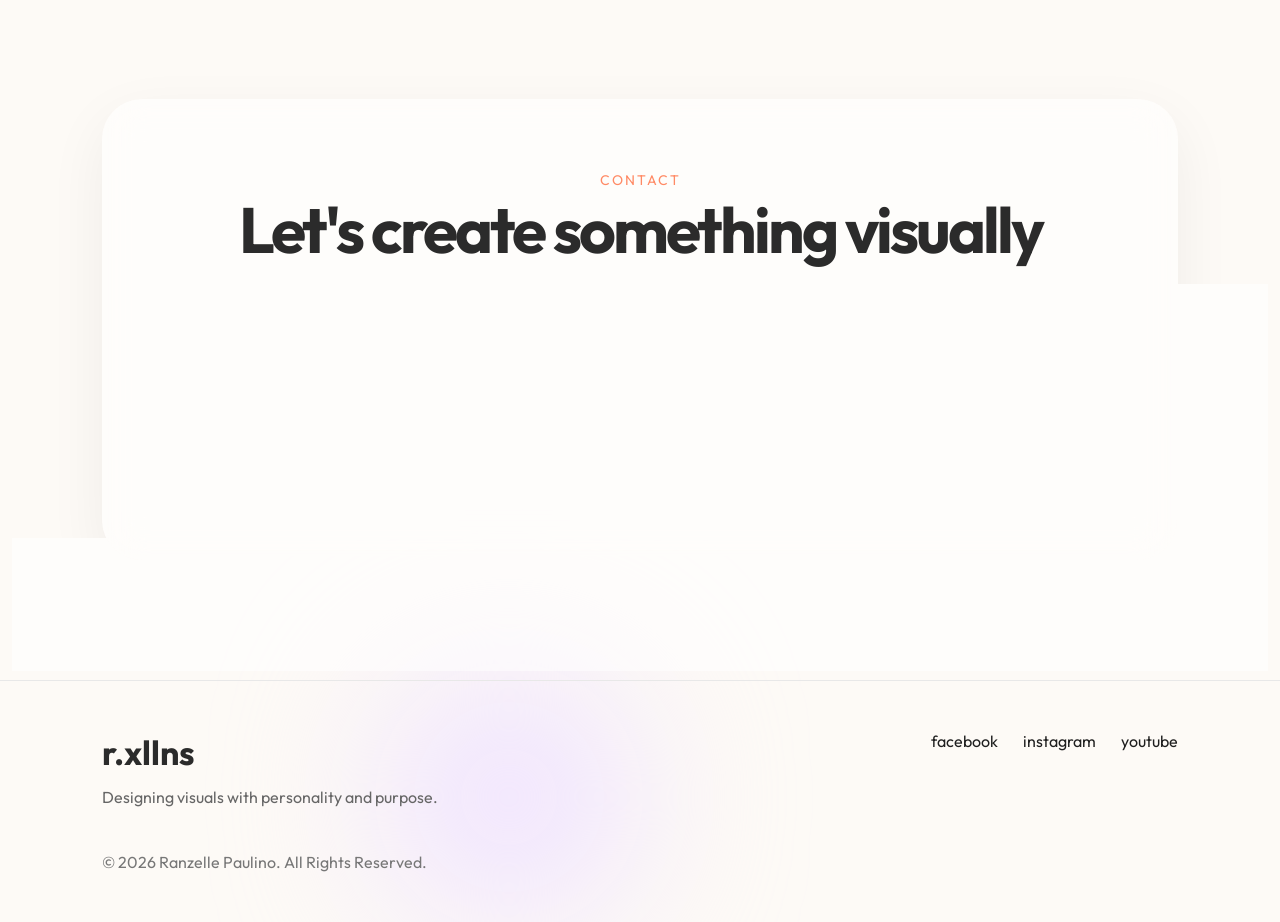
==== commit 35bb3e18: "NEW CHANGES" ====
--- a/index.html
+++ b/index.html
@@ -22,8 +22,8 @@
     <header class="header">
 
         <div class="logo">
-            <img src="images/portfolio/logo/ranzlogo.png" alt="r.xllns logo">
             <a href="index.html">
+                <img src="images/portfolio/logo/ranzlogo.png" alt="r.xllns logo">
                 <h2>r.xllns</h2>
             </a>
         </div>
--- a/styles/header-footer.css
+++ b/styles/header-footer.css
@@ -2,10 +2,12 @@
 @import url(header.css);
 @import url(footer.css);
 
-.logo {
+.logo a {
     display: flex;
     align-items: center;
     gap: 5px;
+    text-decoration: none;
+    color: inherit;
 }
 
 .logo img {
--- a/styles/index.css
+++ b/styles/index.css
@@ -71,9 +71,9 @@
 }
 
 .image-card {
-    width: 100%;
-    max-width: 430px;
-    height: 540px;
+    /* width: 100%; */
+    width: 550px;
+    height: 550px;
 
     background: transparent;
 
@@ -82,8 +82,6 @@
     position: relative;
 
     overflow: visible;
-
-    /* border: 1px solid #ececec; */
 
     /* box-shadow: 0 20px 60px rgba(0, 0, 0, 0.06); */
 }
@@ -91,8 +89,6 @@
 .image-card img {
     width: 100%;
     height: 100%;
-
-    object-fit: cover;
 
     border-radius: 40px;
 
@@ -584,12 +580,12 @@
     }
 
     .image-card {
-        max-width: 360px;
-        height: 470px;
+        width: 460px;
+        height: 460px;
     }
 
     .card1 {
-        left: 0px;
+        left: -20px;
         top: 20px;
     }
 
@@ -628,13 +624,18 @@
     }
 
     .image-card {
-        max-width: 320px;
-        height: 420px;
+        width: 320px;
+        height: 320px;
+    }
+
+    .image-card img{
+        width: 300px;
+        height: 300px;
     }
 
     .floating-card {
 
-        padding: 14px 16px;
+        padding: 10px 12px;
 
         border-radius: 18px;
 
@@ -650,12 +651,12 @@
     }
 
     .card1 {
-        left: 10px;
+        left: -20px;
         top: 10px;
     }
 
     .card2 {
-        right: 10px;
+        right: 0px;
         bottom: 10px;
     }
 
